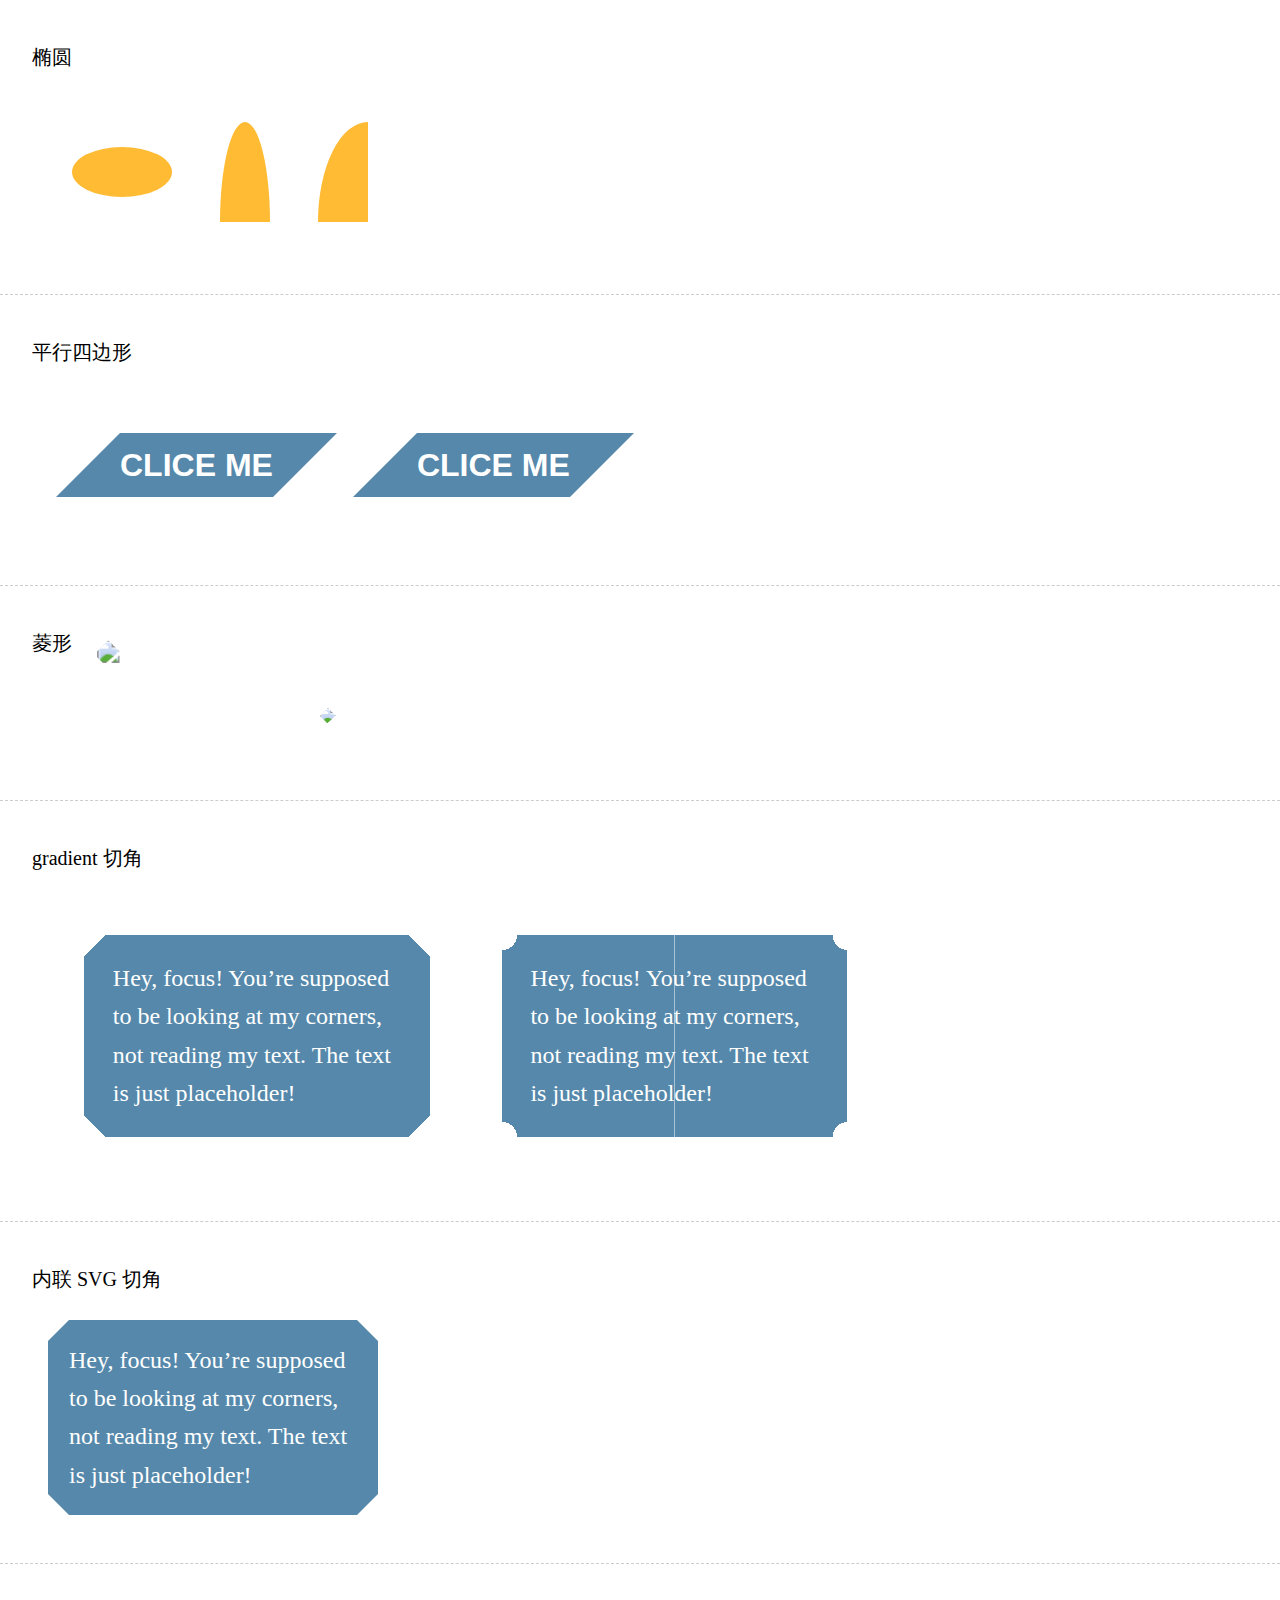
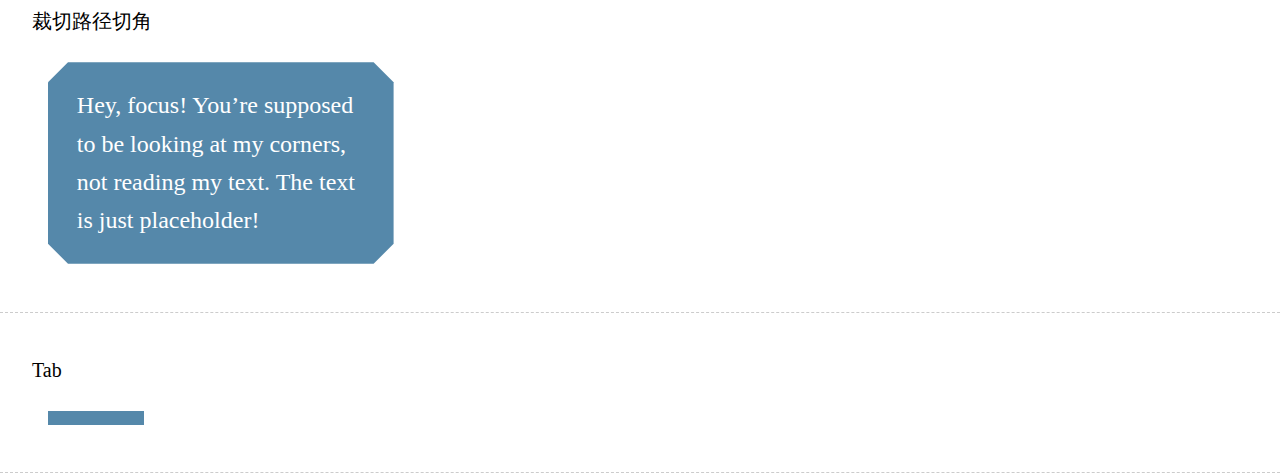
==== chapter03/index.html @ 26727565 "chapter03" ====
<!DOCTYPE html>
<html>

<head>
    <meta charset="utf-8"></meta>
    <title>Chapter 03</title>
    <link href="./style.css" type="text/css" rel="stylesheet"></link>
</head>

<body>
    <div class="item">
        <div class="header">椭圆</div>
        <div class="content">
            <div class="sub-item ellipse"></div>
            <div class="sub-item half-ellipse"></div>
            <div class="sub-item quard-ellipse"></div>
        </div>
    </div>
    <div class="item">
        <div class="header">平行四边形</div>
        <div class="content">
            <div class="sub-item parallelograms">
                <a href="#" class="button">
                    <div>CLICE ME</div>
                </a>
            </div>
            <div class="sub-item parallelograms-pseudo">
                <a href="#" class="button">
                    <div>CLICE ME</div>
                </a>
            </div>
        </div>
    </div>
    <div class="item">
        <div class="header">菱形</div>
        <div class="content">
            <div class="sub-item">
                <div class="diamond-images">
                    <img src="http://csssecrets.io/images/adamcatlace.jpg"></img>
                </div>
            </div>
            <div class="sub-item diamond-clip">
                <img src="http://csssecrets.io/images/adamcatlace.jpg"></img>
            </div>
        </div>
    </div>

    <div class="item">
        <div class="header">gradient 切角</div>
        <div class="content">
            <div class="sub-item bevel-corners-gradients">
                Hey, focus! You’re supposed to be looking at my corners, not reading my text. The text is just placeholder!
            </div>
            <div class="sub-item scoop-corners">
                Hey, focus! You’re supposed to be looking at my corners, not reading my text. The text is just placeholder!
            </div>
        </div>
    </div>
    <div class="item">
        <div class="header">内联 SVG 切角</div>
        <div class="content">
            <div class="bevel-corners">
                Hey, focus! You’re supposed to be looking at my corners, not reading my text. The text is just placeholder!
            </div>
        </div>
    </div>
    <div class="item">
        <div class="header">裁切路径切角</div>
        <div class="content">
            <div class="bevel-corners-clipped">
                Hey, focus! You’re supposed to be looking at my corners, not reading my text. The text is just placeholder!
            </div>
        </div>
    </div>
    <div class="item">
        <div class="header">Tab</div>
        <div class="content">
            <div class="tab"></div>
        </div>
    </div>
</body>

</html>
---- chapter03/style.css ----
body {
    font-size: 16px;
    display: flex;
    min-height: 100vh;
    margin: 0;
    flex-direction: column;
}

.item {
    padding: 2em;
    display: flex;
    flex-direction: column;
    justify-content: flex-start;
    border-bottom: 1px dashed #ccc;
}

.item .header {
    padding: .5em 0;
    font-size: 125%;
    line-height: 1.5;
}

.item .content {
    padding: 1em;
    display: flex;
    justify-content: flex-start;
    align-items: center;
}

.item .content .sub-item {
    margin: 1.5em;
}

.ellipse {
    width: 100px;
    height: 50px;
    background: #fb3;
    border-radius: 50%;
}

.half-ellipse {
    width: 50px;
    height: 100px;
    background: #fb3;
    border-radius: 50% / 100% 100% 0 0;
}

.quard-ellipse {
    width: 50px;
    height: 100px;
    background: #fb3;
    border-radius: 100% 0 0 0;
}

.parallelograms .button {
    display: inline-block;
    padding: .5em 1em;
    border: 0;
    margin: .5em;
    background: #58a;
    color: white;
    text-transform: uppercase;
    text-decoration: none;
    font: bold 200%/1 sans-serif;
    transform: skewX(-45deg);
}

.parallelograms .button>div {
    transform: skewX(45deg);
}

.parallelograms-pseudo .button {
    display: inline-block;
    padding: .5em 1em;
    border: 0;
    margin: .5em;
    background: transparent;
    color: white;
    text-transform: uppercase;
    text-decoration: none;
    font: bold 200%/1 sans-serif;
    position: relative;
}

.parallelograms-pseudo .button::before {
    content: "";
    position: absolute;
    top: 0;
    right: 0;
    left: 0;
    bottom: 0;
    background: #58a;
    z-index: -1;
    transform: skewX(-45deg);
}

.diamond-images {
    transform: rotate(45deg);
    width: 200px;
    overflow: hidden;
}

.diamond-images img {
    max-width: 100%;
    transform: rotate(-45deg) scale(1.42);
}

.diamond-clip img {
    max-width: 250px;
    clip-path: polygon(50% 0, 100% 50%, 50% 100%, 0% 50%);
    -webkit-clip-path: polygon(50% 0, 100% 50%, 50% 100%, 0% 50%);
    transition: 1s;
}

.diamond-clip img:hover {
    clip-path: polygon(0 0, 100% 0, 100% 100%, 0 100%);
    -webkit-clip-path: (0 0, 100% 0, 100% 100%, 0 100%);
    transition: 1s;
}

.bevel-corners-gradients {
    background: #58a;
    background: linear-gradient(135deg, transparent 15px, #58a 0) top left, linear-gradient(-135deg, transparent 15px, #58a 0) top right, linear-gradient(-45deg, transparent 15px, #58a 0) bottom right, linear-gradient(45deg, transparent 15px, #58a 0) bottom left;
    background-size: 50% 50%;
    background-repeat: no-repeat;
    padding: 1em 1.2em;
    max-width: 12em;
    color: white;
    font: 150%/1.6 Baskerville, Palatino, serif;
}

.scoop-corners {
    background: #58a;
    background: radial-gradient(circle at top left, transparent 15px, #58a 0) top left, radial-gradient(circle at top right, transparent 15px, #58a 0) top right, radial-gradient(circle at bottom right, transparent 15px, #58a 0) bottom right, radial-gradient(circle at bottom left, transparent 15px, #58a 0) bottom left;
    background-size: 50% 50%;
    background-repeat: no-repeat;
    padding: 1em 1.2em;
    max-width: 12em;
    color: white;
    font: 150%/1.6 Baskerville, Palatino, serif;
}

.bevel-corners {
    border: 21px solid transparent;
    border-image: 1 url('data:image/svg+xml,\
	                      <svg xmlns="http://www.w3.org/2000/svg" width="3" height="3" fill="%2358a">\
	                      <polygon points="0,1 1,0 2,0 3,1 3,2 2,3 1,3 0,2" />\
	                      </svg>');
    background: #58a;
    background-clip: content-box;
    max-width: 12em;
    color: white;
    font: 150%/1.6 Baskerville, Palatino, serif;
}

.bevel-corners-clipped {
    background: #58a;
    clip-path: polygon(20px 0, calc(100% - 20px) 0, 100% 20px, 100% calc(100% - 20px), calc(100% - 20px) 100%, 20px 100%, 0 calc(100% - 20px), 0 20px);
    -webkit-clip-path: polygon(20px 0, calc(100% - 20px) 0, 100% 20px, 100% calc(100% - 20px), calc(100% - 20px) 100%, 20px 100%, 0 calc(100% - 20px), 0 20px);
    padding: 1em 1.2em;
	max-width: 12em;
	color: white;
	font: 150%/1.6 Baskerville, Palatino, serif;
}

.tab {
    position: relative;
    display: inline-block;
    padding: .5em 3em .35em;
    color: white;
}

.tab::before {
    content: '';
    position: absolute;
    top: 0; right: 0; bottom: 0; left: 0;
    z-index: -1;
    background: #58a;
    transform: perspective(.5em);
}
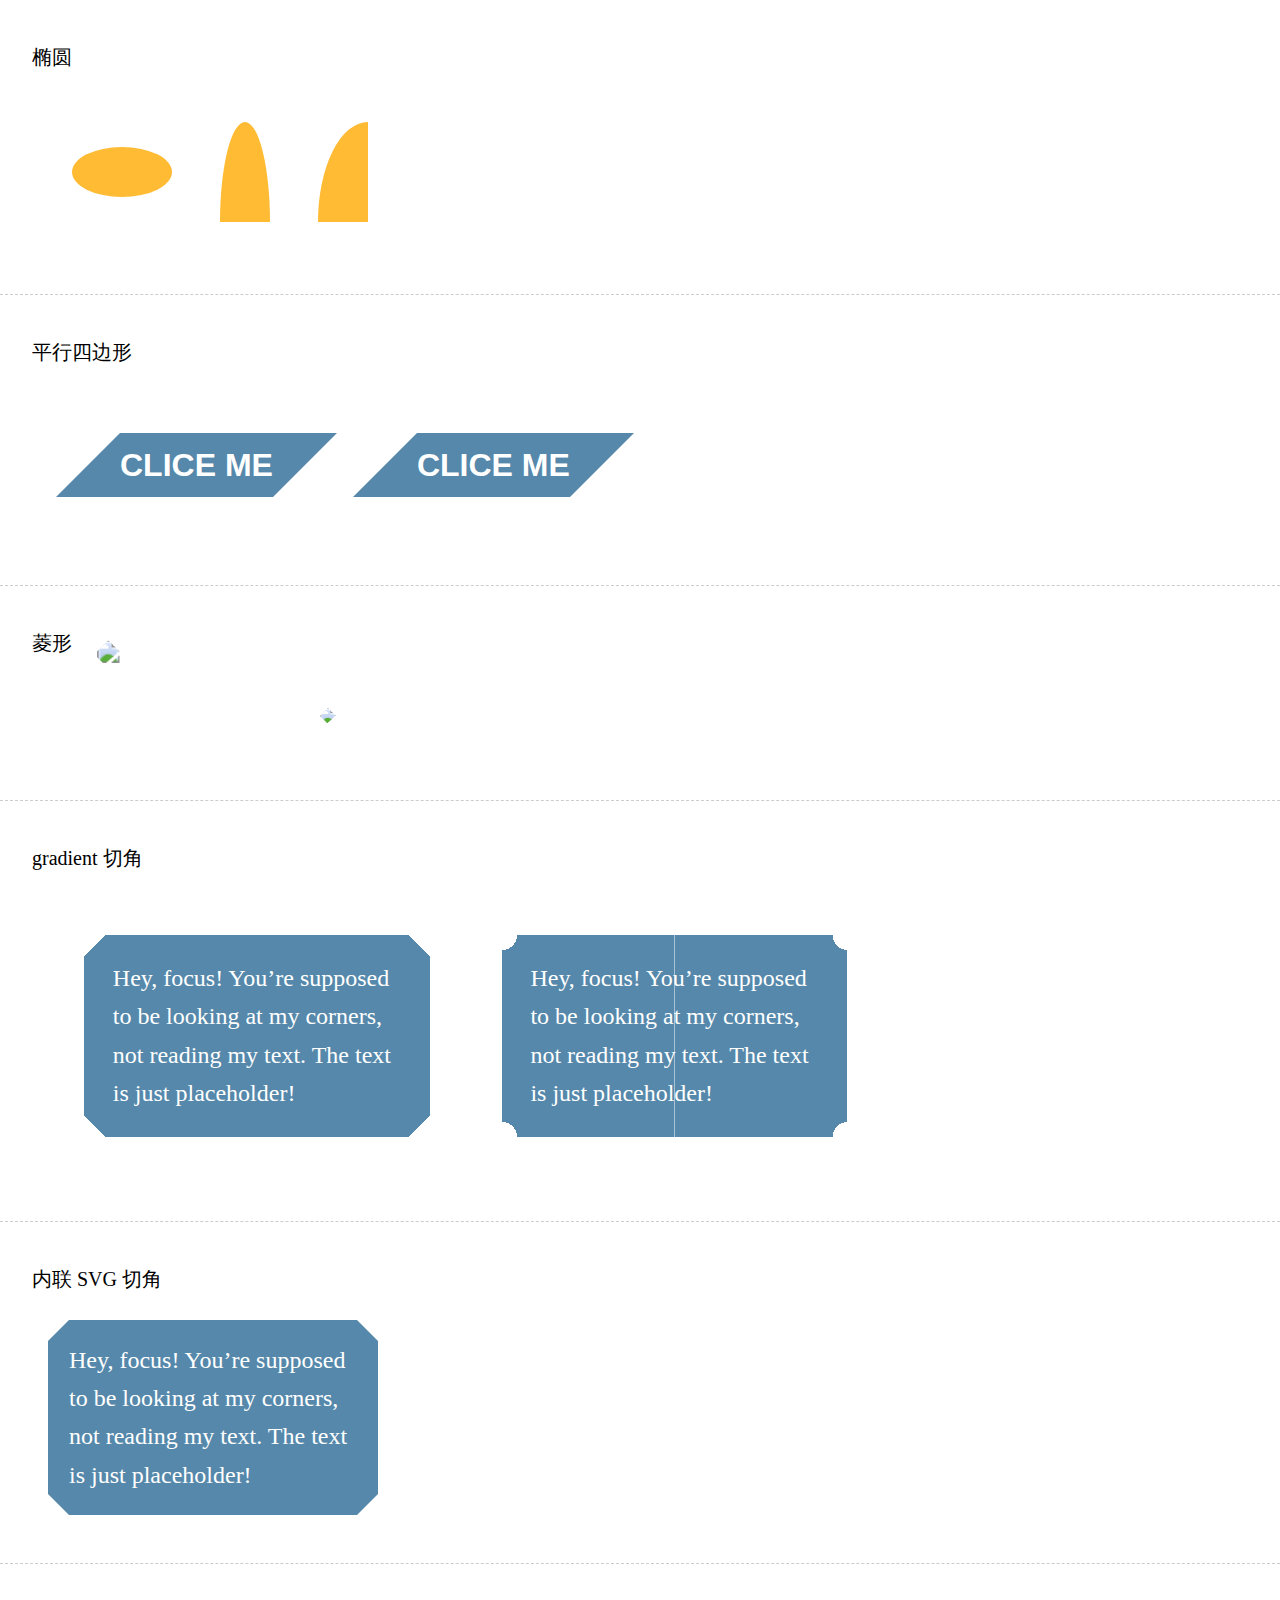
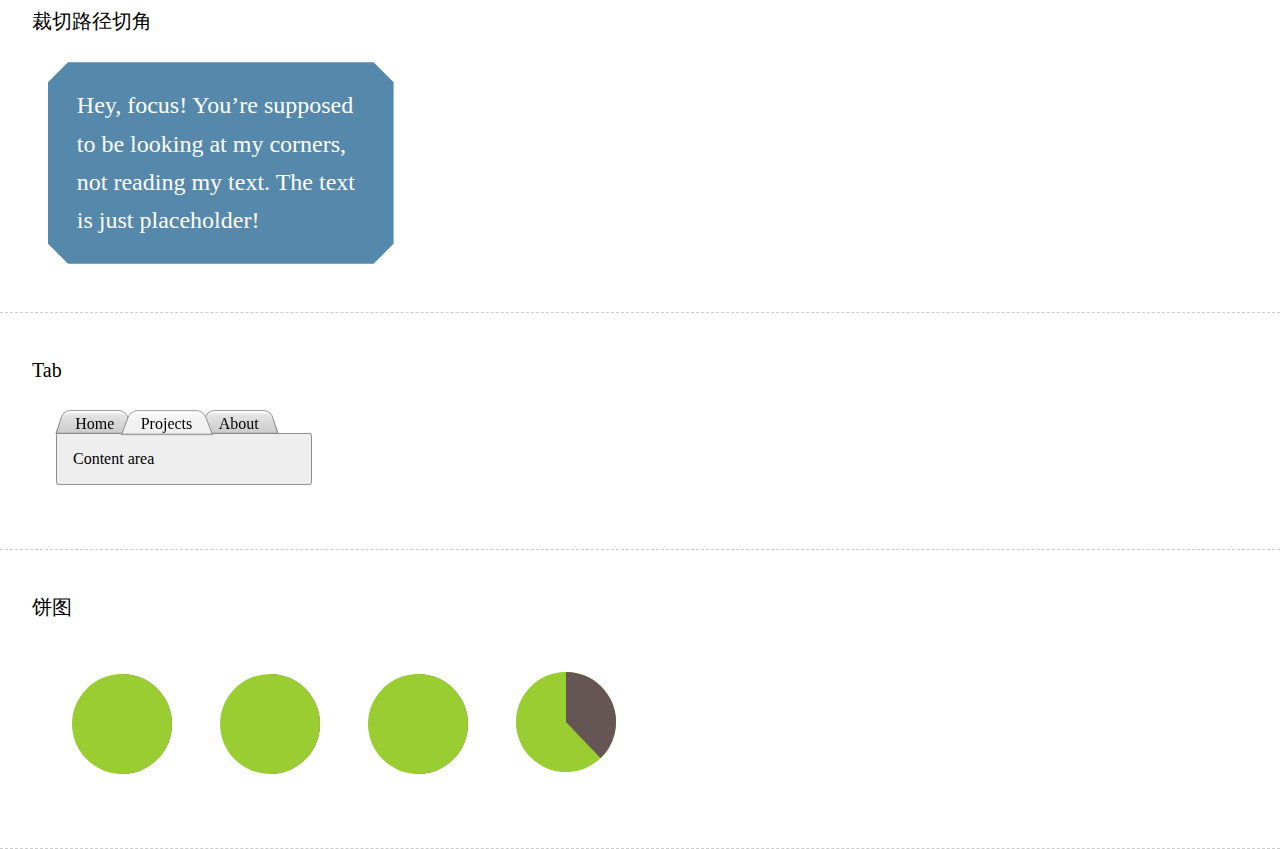
==== commit ff56922c: "chapter03" ====
--- a/chapter03/index.html
+++ b/chapter03/index.html
@@ -75,7 +75,27 @@
     <div class="item">
         <div class="header">Tab</div>
         <div class="content">
-            <div class="tab"></div>
+            <div class="tab">
+                <nav>
+                	<a href="#">Home</a>
+                	<a href="#" class="selected">Projects</a>
+                	<a href="#">About</a>
+                </nav>
+                <main>Content area</main>
+            </div>
+        </div>
+    </div>
+    <div class="item">
+        <div class="header">饼图</div>
+        <div class="content">
+            <div class="sub-item pie-animated"></div>
+            <div class="sub-item pie-static" style="animation-delay: -20s;"></div>
+            <div class="sub-item pie-static" style="animation-delay: -60s;"></div>
+            <div class="sub-item pie-svg">
+                <svg viewBox="0 0 32 32">
+                    <circle r="16" cx="16" cy="16" />
+                </svg>
+            </div>
         </div>
     </div>
 </body>
--- a/chapter03/style.css
+++ b/chapter03/style.css
@@ -163,18 +163,114 @@
 	font: 150%/1.6 Baskerville, Palatino, serif;
 }
 
-.tab {
+.tab nav {
+	position: relative;
+	z-index: 1;
+	padding-left: 1em;
+}
+
+.tab nav > a {
     position: relative;
-    display: inline-block;
-    padding: .5em 3em .35em;
-    color: white;
-}
-
-.tab::before {
+	display: inline-block;
+	padding: .3em 1em 0;
+	color: inherit;
+	text-decoration: none;
+	margin: 0 -.3em;
+}
+
+.tab nav > a:before {
+    content: ''; /* To generate the box */
+	position: absolute;
+	top: 0; right: 0; bottom: 0; left: 0;
+	z-index: -1;
+	border-bottom: none;
+	border-radius: .5em .5em 0 0;
+	background: #ccc linear-gradient(hsla(0,0%,100%,.6), hsla(0,0%,100%,0));
+	box-shadow: 0 .15em white inset;
+	transform: scale(1.1, 1.3) perspective(.5em) rotateX(5deg);
+	transform-origin: bottom;
+}
+
+.tab nav > a.selected { z-index: 2;}
+
+.tab nav > a.selected::before {
+	background-color: #eee;
+	margin-bottom: -.08em;
+}
+
+.tab main {
+	display: block;
+	margin-bottom: 1em;
+	background: #eee;
+	padding: 1em;
+	border-radius: .15em;
+    margin-left: .5em;
+    width: 100%;
+}
+
+.tab nav > a::before,
+
+.tab main {
+	border: .075em solid rgba(0,0,0,.4);
+}
+
+@keyframes spin {
+    to  {transform: rotate(.5turn);}
+}
+
+@keyframes bg {
+    50% {background: #655;}
+}
+
+.pie-animated, .pie-static{
+    width: 100px;
+    height: 100px;
+    background: yellowgreen;
+    background-image: linear-gradient(90deg, transparent 50%, #655 0);
+    border-radius: 50%;
+    color: transparent;
+    text-align: center;
+}
+
+.pie-static: {
+    line-height: 100px;
+}
+
+.pie-animated::before {
     content: '';
-    position: absolute;
-    top: 0; right: 0; bottom: 0; left: 0;
-    z-index: -1;
-    background: #58a;
-    transform: perspective(.5em);
-}
+    display: block;
+    margin-left: 50%;
+    height: 100%;
+    background-color: inherit;
+    border-radius: 0 100% 100% 0 / 50%;
+    transform-origin: left;
+    animation: spin 3s linear infinite, bg 6s step-end infinite;
+}
+
+.pie-static::before {
+    content: '';
+    display: block;
+    margin-left: 50%;
+    height: 100%;
+    background-color: inherit;
+    border-radius: 0 100% 100% 0 / 50%;
+    transform-origin: left;
+    animation: spin 50s linear infinite, bg 100s step-end infinite;
+    animation-play-state: paused;
+    animation-delay: inherit;
+}
+
+.pie-svg svg {
+    width: 100px;
+    height: 100px;
+    transform: rotate(-90deg);
+    background: yellowgreen;
+    border-radius: 50%;
+}
+
+.pie-svg circle {
+    fill: yellowgreen;
+    stroke: #655;
+    stroke-width: 32;
+    stroke-dasharray: 38 100;
+}
